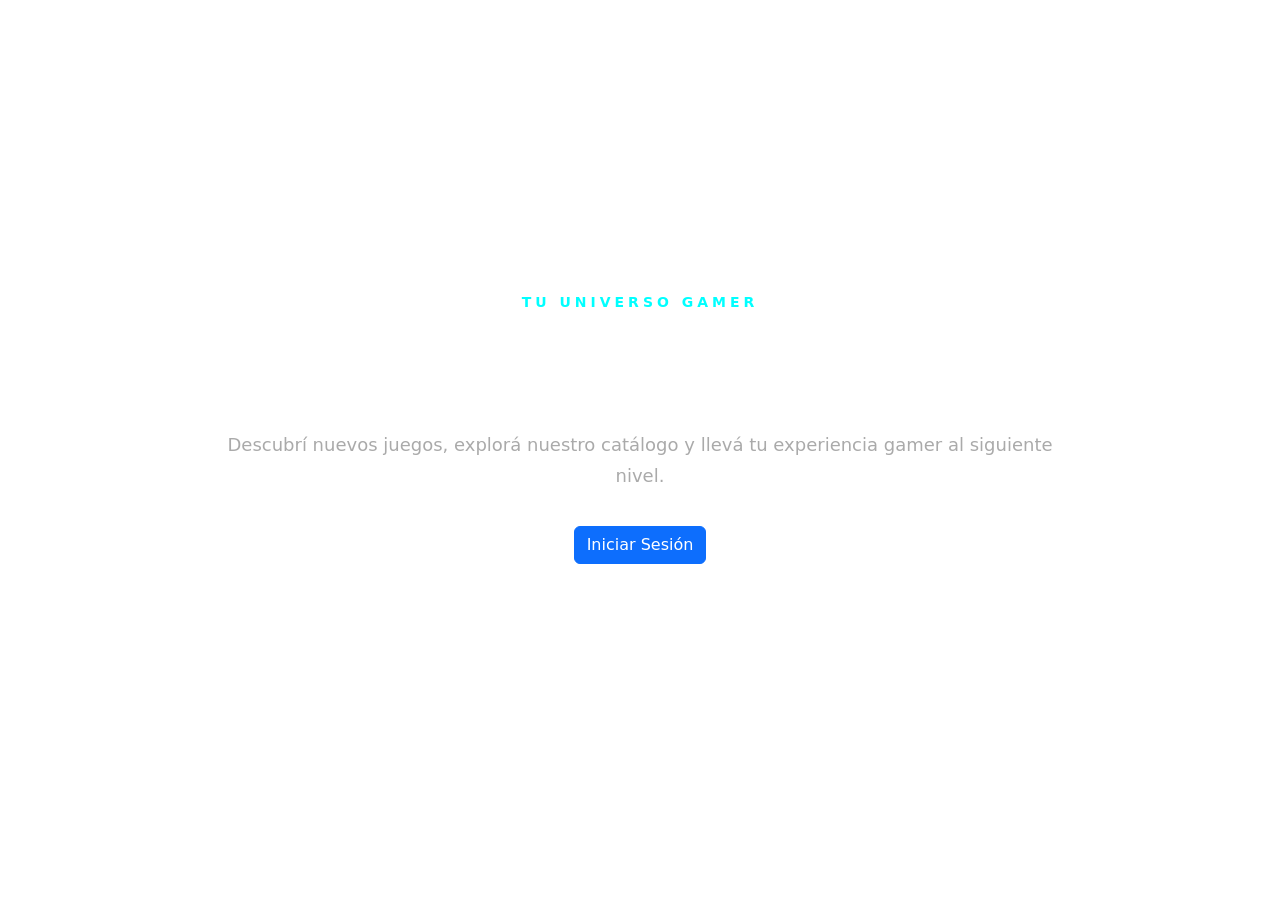
==== PlayZone/FrontEnd/index.html @ 238c3413 "pagina principal creada" ====
<!DOCTYPE html>
<html lang="en">
<head>
    <meta charset="UTF-8">
    <meta name="viewport" content="width=device-width, initial-scale=1.0">
    <title>PlayZone</title>
    <link
        href="https://cdn.jsdelivr.net/npm/bootstrap@5.3.8/dist/css/bootstrap.min.css"
        rel="stylesheet"
    >
    <link rel="stylesheet" href="index.css">
</head>
<body>
    <main>
        <section class="hero">
            <div class="hero-content">
                <span class="hero-tag">TU UNIVERSO GAMER</span>

                    <h1 class="hero-h1" id="titulo">
                        PLAYZONE
                    </h1>

                    <p class="hero-p">
                        Descubrí nuevos juegos, explorá nuestro catálogo
                        y llevá tu experiencia gamer al siguiente nivel.
                    </p>

                    <div>
                        <button type="button" class="btn btn-primary" onclick="window.location.href='/login/login.html'">Iniciar Sesión</button>
                    </div>

            </div>
        </section>
    </main>
</body>
</html>
---- PlayZone/FrontEnd/index.css ----
body {
    background: url("../assets/fondo.jpg") no-repeat center center / cover fixed;
    min-height: 100vh;
    margin: 0;
}

.aquaText{
    color: aqua;
}

.hero {
    min-height: calc(100vh - 46px);
    display: flex;
    justify-content: center;
    align-items: center;
    text-align: center;
    padding: 30px;
}

.hero-content {
    max-width: 850px;
}

.hero-tag {
    color: aqua;
    font-size: 14px;
    font-weight: bold;
    letter-spacing: 4px;
}

.hero-h1 {
    font-size: clamp(35px, 5vw, 65px);
    color: white;
    margin: 20px 0;
    font-weight: 800;
}

.hero-p {
    color: #aaa;
    font-size: 18px;
    line-height: 1.7;
    margin-bottom: 35px;
}
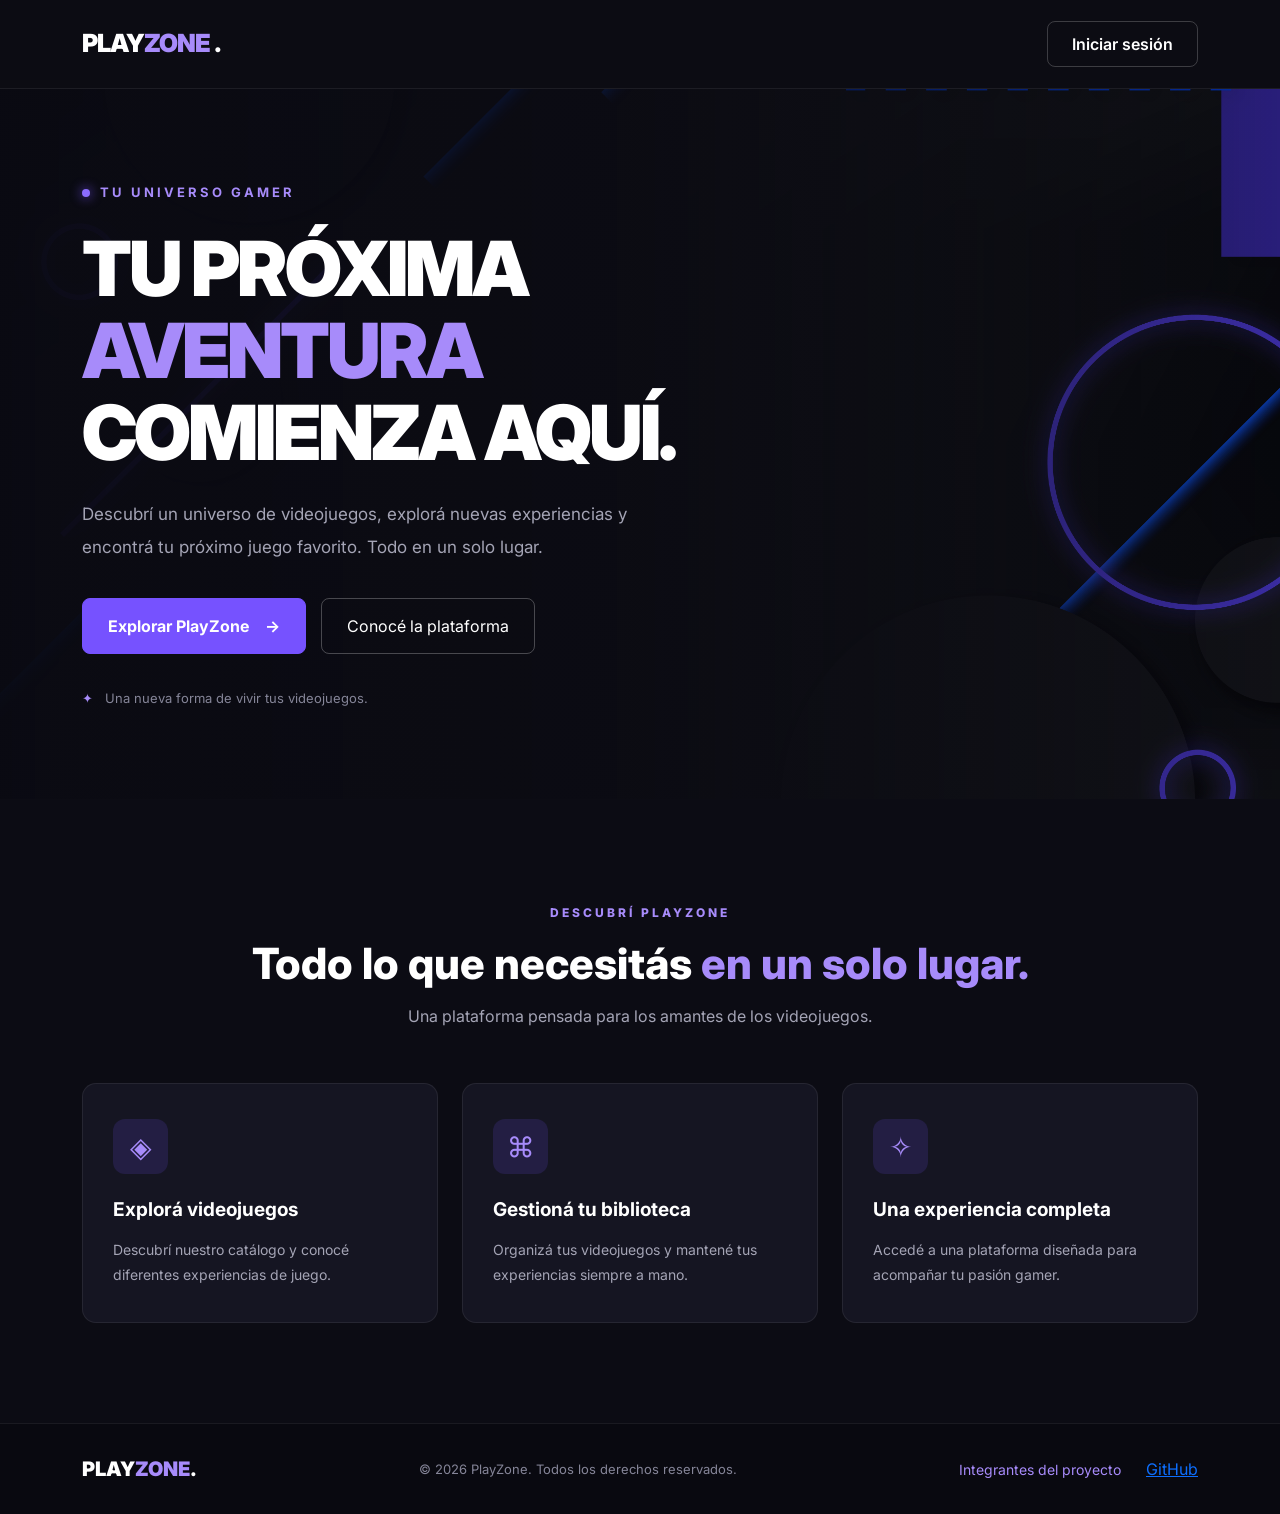
==== commit 88981ceb: "correcciones back y front terminado" ====
--- a/PlayZone/FrontEnd/index.html
+++ b/PlayZone/FrontEnd/index.html
@@ -1,36 +1,313 @@
+
 <!DOCTYPE html>
-<html lang="en">
+<html lang="es">
+
 <head>
     <meta charset="UTF-8">
     <meta name="viewport" content="width=device-width, initial-scale=1.0">
-    <title>PlayZone</title>
+
+    <title>PlayZone | Tu universo gamer</title>
+
+    <!-- Bootstrap -->
     <link
         href="https://cdn.jsdelivr.net/npm/bootstrap@5.3.8/dist/css/bootstrap.min.css"
         rel="stylesheet"
     >
+
+    <!-- Tipografía -->
+    <link rel="preconnect" href="https://fonts.googleapis.com">
+    <link rel="preconnect" href="https://fonts.gstatic.com" crossorigin>
+    <link
+        href="https://fonts.googleapis.com/css2?family=Inter:wght@400;500;600;700;800;900&display=swap"
+        rel="stylesheet"
+    >
+
+    <!-- CSS propio -->
     <link rel="stylesheet" href="index.css">
 </head>
+
 <body>
+
+    <!-- NAVBAR -->
+    <header>
+        <nav class="navbar navbar-expand-lg navbar-dark">
+            <div class="container">
+
+                <a class="navbar-brand logo" href="index.html">
+                    PLAY<span>ZONE</span>
+                    <span class="logo-dot">.</span>
+                </a>
+
+                <div class="ms-auto">
+                    <a href="login/login.html" class="btn btn-login">
+                        Iniciar sesión
+                    </a>
+                </div>
+
+            </div>
+        </nav>
+    </header>
+
+
     <main>
+
+        <!-- HERO -->
         <section class="hero">
-            <div class="hero-content">
-                <span class="hero-tag">TU UNIVERSO GAMER</span>
-
-                    <h1 class="hero-h1" id="titulo">
-                        PLAYZONE
+
+            <div class="container hero-container">
+
+                <div class="hero-content">
+
+                    <span class="hero-tag">
+                        <span class="status-dot"></span>
+                        TU UNIVERSO GAMER
+                    </span>
+
+                    <h1>
+                        TU PRÓXIMA
+                        <span>AVENTURA</span>
+                        COMIENZA AQUÍ.
                     </h1>
 
-                    <p class="hero-p">
-                        Descubrí nuevos juegos, explorá nuestro catálogo
-                        y llevá tu experiencia gamer al siguiente nivel.
+                    <p class="hero-description">
+                        Descubrí un universo de videojuegos,
+                        explorá nuevas experiencias y encontrá
+                        tu próximo juego favorito.
+                        Todo en un solo lugar.
                     </p>
 
-                    <div>
-                        <button type="button" class="btn btn-primary" onclick="window.location.href='/login/login.html'">Iniciar Sesión</button>
-                    </div>
+                    <div class="hero-buttons">
+
+                        <a href="login/login.html" class="btn btn-primary-custom">
+                            Explorar PlayZone
+                            <span>→</span>
+                        </a>
+
+                        <a href="#experiencia" class="btn btn-secondary-custom">
+                            Conocé la plataforma
+                        </a>
+
+                    </div>
+
+                    <div class="hero-info">
+                        <span>✦</span>
+                        Una nueva forma de vivir tus videojuegos.
+                    </div>
+
+                </div>
 
             </div>
+
+            <div class="hero-overlay"></div>
+
         </section>
+
+
+        <!-- CARACTERÍSTICAS -->
+        <section class="features" id="experiencia">
+
+            <div class="container">
+
+                <div class="section-heading">
+
+                    <span class="section-tag">DESCUBRÍ PLAYZONE</span>
+
+                    <h2>
+                        Todo lo que necesitás
+                        <span>en un solo lugar.</span>
+                    </h2>
+
+                    <p>
+                        Una plataforma pensada para los amantes
+                        de los videojuegos.
+                    </p>
+
+                </div>
+
+
+                <div class="row g-4">
+
+                    <div class="col-md-4">
+
+                        <article class="feature-card">
+
+                            <div class="feature-icon">
+                                ◈
+                            </div>
+
+                            <h3>Explorá videojuegos</h3>
+
+                            <p>
+                                Descubrí nuestro catálogo y conocé
+                                diferentes experiencias de juego.
+                            </p>
+
+                        </article>
+
+                    </div>
+
+
+                    <div class="col-md-4">
+
+                        <article class="feature-card">
+
+                            <div class="feature-icon">
+                                ⌘
+                            </div>
+
+                            <h3>Gestioná tu biblioteca</h3>
+
+                            <p>
+                                Organizá tus videojuegos y mantené
+                                tus experiencias siempre a mano.
+                            </p>
+
+                        </article>
+
+                    </div>
+
+
+                    <div class="col-md-4">
+
+                        <article class="feature-card">
+
+                            <div class="feature-icon">
+                                ✧
+                            </div>
+
+                            <h3>Una experiencia completa</h3>
+
+                            <p>
+                                Accedé a una plataforma diseñada
+                                para acompañar tu pasión gamer.
+                            </p>
+
+                        </article>
+
+                    </div>
+
+                </div>
+
+            </div>
+
+        </section>
+
     </main>
+
+
+    <!-- FOOTER -->
+    <footer class="footer">
+
+        
+<div class="container footer-content">
+
+    <a class="footer-logo" href="index.html">
+        PLAY<span>ZONE</span>.
+    </a>
+
+    <p>
+        © 2026 PlayZone. Todos los derechos reservados.
+    </p>
+
+    <div class="footer-links">
+
+        <button
+            type="button"
+            class="btn-integrantes"
+            onclick="document.getElementById('modalIntegrantes').showModal()">
+            Integrantes del proyecto
+        </button>
+
+        <a href="https://github.com/431713-RodrigoEliasMartinezJalil/PlayzoneApi"
+           target="_blank"
+           rel="noopener noreferrer">
+            GitHub
+        </a>
+
+    </div>
+
+</div>
+
+
+<!-- MODAL INTEGRANTES -->
+<dialog id="modalIntegrantes" class="modal-integrantes">
+
+    <div class="modal-header-custom">
+
+        <div>
+            <span class="section-tag">PLAYZONE</span>
+            <h2>Integrantes del proyecto</h2>
+        </div>
+
+        <button
+            type="button"
+            class="modal-close"
+            onclick="document.getElementById('modalIntegrantes').close()">
+            &times;
+        </button>
+
+    </div>
+
+    <p class="modal-description">
+        Alumnos que participaron en el desarrollo de PlayZone.
+    </p>
+
+    <div class="table-responsive">
+
+        <table class="table table-dark table-hover integrantes-table">
+
+            <thead>
+                <tr>
+                    <th>Apellido y nombre</th>
+                    <th>Legajo</th>
+                </tr>
+            </thead>
+
+            <tbody>
+
+                <tr>
+                    <td>Fullana Enzo</td>
+                    <td>430253</td>
+                </tr>
+
+                <tr>
+                    <td>Martinez Jalil Rodrigo Elias</td>
+                    <td>431713</td>
+                </tr>
+
+                <tr>
+                    <td>Gaiardo Giorgio</td>
+                    <td>421654</td>
+                </tr>
+
+                <tr>
+                    <td>Angel Peñaloza</td>
+                    <td>430332</td>
+                </tr>
+
+            </tbody>
+
+        </table>
+
+    </div>
+
+    <div class="modal-footer-custom">
+
+        <span>© 2026 PlayZone</span>
+
+        <button
+            type="button"
+            class="btn-modal-close"
+            onclick="document.getElementById('modalIntegrantes').close()">
+            Cerrar
+        </button>
+
+    </div>
+
+</dialog>
+
+
+    </footer>
+
 </body>
-</html>+</html>
--- a/PlayZone/FrontEnd/index.css
+++ b/PlayZone/FrontEnd/index.css
@@ -1,43 +1,491 @@
+
+/* =====================================
+   CONFIGURACIÓN GENERAL
+===================================== */
+
+:root {
+    --background: #0c0c14;
+    --surface: #151522;
+    --primary: #7652ff;
+    --secondary: #a78bfa;
+    --text: #ffffff;
+    --text-muted: #a4a4b5;
+}
+
+* {
+    margin: 0;
+    padding: 0;
+    box-sizing: border-box;
+}
+
+html {
+    scroll-behavior: smooth;
+}
+
 body {
-    background: url("../assets/fondo.jpg") no-repeat center center / cover fixed;
-    min-height: 100vh;
+    background-color: var(--background);
+    color: var(--text);
+    font-family: 'Inter', sans-serif;
+}
+
+
+/* =====================================
+   NAVBAR
+===================================== */
+
+.navbar {
+    background: rgba(12, 12, 20, 0.95);
+    padding: 20px 0;
+    border-bottom: 1px solid rgba(255,255,255,0.07);
+}
+
+.logo {
+    font-size: 25px;
+    font-weight: 900;
+    letter-spacing: -1px;
+}
+
+.logo span,
+.footer-logo span {
+    color: var(--secondary);
+}
+
+.logo-dot {
+    color: #ffffff !important;
+}
+
+.btn-login {
+    color: white;
+    border: 1px solid rgba(255,255,255,0.2);
+    padding: 10px 24px;
+    border-radius: 8px;
+    font-weight: 600;
+    transition: 0.3s;
+}
+
+.btn-login:hover {
+    background: var(--primary);
+    border-color: var(--primary);
+    color: white;
+}
+
+
+/* =====================================
+   HERO
+===================================== */
+
+.hero {
+    min-height: 650px;
+    display: flex;
+    align-items: center;
+    position: relative;
+    overflow: hidden;
+
+    background:
+        linear-gradient(
+            90deg,
+            rgba(10, 10, 18, 0.98) 0%,
+            rgba(10, 10, 18, 0.88) 48%,
+            rgba(10, 10, 18, 0.40) 100%
+        ),
+        url("assets/fondo.jpg") center / cover no-repeat;
+}
+
+.hero-container {
+    position: relative;
+    z-index: 2;
+}
+
+.hero-content {
+    max-width: 700px;
+    padding: 90px 0;
+}
+
+.hero-tag {
+    display: inline-flex;
+    align-items: center;
+    gap: 10px;
+    color: var(--secondary);
+    font-size: 13px;
+    font-weight: 700;
+    letter-spacing: 3px;
+    margin-bottom: 25px;
+}
+
+.status-dot {
+    width: 8px;
+    height: 8px;
+    background: #8b6cff;
+    border-radius: 50%;
+    box-shadow: 0 0 12px #7652ff;
+}
+
+.hero h1 {
+    font-size: clamp(42px, 6vw, 76px);
+    line-height: 1.08;
+    font-weight: 900;
+    letter-spacing: -3px;
+    margin-bottom: 25px;
+}
+
+.hero h1 span {
+    display: block;
+    color: var(--secondary);
+}
+
+.hero-description {
+    color: var(--text-muted);
+    font-size: 17px;
+    line-height: 1.9;
+    max-width: 560px;
+    margin-bottom: 35px;
+}
+
+
+/* =====================================
+   BOTONES HERO
+===================================== */
+
+.hero-buttons {
+    display: flex;
+    flex-wrap: wrap;
+    gap: 15px;
+}
+
+.btn-primary-custom {
+    background: var(--primary);
+    color: white;
+    padding: 15px 25px;
+    border-radius: 8px;
+    font-weight: 700;
+    border: 1px solid var(--primary);
+    transition: 0.3s;
+}
+
+.btn-primary-custom span {
+    margin-left: 12px;
+}
+
+.btn-primary-custom:hover {
+    background: #6240e5;
+    border-color: #6240e5;
+    color: white;
+    transform: translateY(-3px);
+}
+
+.btn-secondary-custom {
+    color: white;
+    padding: 15px 25px;
+    border: 1px solid rgba(255,255,255,0.25);
+    border-radius: 8px;
+    transition: 0.3s;
+}
+
+.btn-secondary-custom:hover {
+    background: rgba(255,255,255,0.1);
+    color: white;
+}
+
+.hero-info {
+    margin-top: 35px;
+    color: #858598;
+    font-size: 13px;
+}
+
+.hero-info span {
+    color: var(--secondary);
+    margin-right: 8px;
+}
+
+
+/* =====================================
+   FEATURES
+===================================== */
+
+.features {
+    padding: 100px 0;
+    background: var(--background);
+}
+
+.section-heading {
+    text-align: center;
+    margin-bottom: 55px;
+}
+
+.section-tag {
+    color: var(--secondary);
+    font-size: 12px;
+    font-weight: 800;
+    letter-spacing: 3px;
+}
+
+.section-heading h2 {
+    font-size: clamp(30px, 4vw, 43px);
+    font-weight: 800;
+    margin-top: 15px;
+}
+
+.section-heading h2 span {
+    color: var(--secondary);
+}
+
+.section-heading p {
+    color: var(--text-muted);
+    margin-top: 15px;
+}
+
+.feature-card {
+    height: 100%;
+    padding: 35px 30px;
+    background: var(--surface);
+    border: 1px solid rgba(255,255,255,0.07);
+    border-radius: 14px;
+    transition: 0.3s;
+}
+
+.feature-card:hover {
+    transform: translateY(-7px);
+    border-color: rgba(118,82,255,0.6);
+    box-shadow: 0 12px 35px rgba(70,40,180,0.12);
+}
+
+.feature-icon {
+    width: 55px;
+    height: 55px;
+    display: flex;
+    align-items: center;
+    justify-content: center;
+    background: rgba(118,82,255,0.15);
+    color: var(--secondary);
+    font-size: 28px;
+    border-radius: 12px;
+    margin-bottom: 25px;
+}
+
+.feature-card h3 {
+    font-size: 19px;
+    font-weight: 700;
+    margin-bottom: 15px;
+}
+
+.feature-card p {
+    color: var(--text-muted);
+    font-size: 14px;
+    line-height: 1.8;
+    margin-bottom: 0;
+}
+
+
+/* =====================================
+   FOOTER
+===================================== */
+
+.footer {
+    padding: 30px 0;
+    background: #090910;
+    border-top: 1px solid rgba(255,255,255,0.07);
+}
+
+.footer-content {
+    display: flex;
+    justify-content: space-between;
+    align-items: center;
+    flex-wrap: wrap;
+    gap: 15px;
+}
+
+.footer-logo {
+    color: white;
+    font-weight: 900;
+    font-size: 20px;
+    text-decoration: none;
+}
+
+.footer-content p {
+    color: #858598;
+    font-size: 13px;
     margin: 0;
 }
 
-.aquaText{
-    color: aqua;
-}
-
-.hero {
-    min-height: calc(100vh - 46px);
-    display: flex;
-    justify-content: center;
-    align-items: center;
-    text-align: center;
+.footer-content > a:last-child {
+    color: var(--secondary);
+    text-decoration: none;
+    font-size: 14px;
+}
+
+
+/* =====================================
+   RESPONSIVE
+===================================== */
+
+@media (max-width: 768px) {
+
+    .hero {
+        min-height: 600px;
+        background-position: 60% center;
+    }
+
+    .hero-content {
+        padding: 70px 10px;
+    }
+
+    .hero h1 {
+        letter-spacing: -2px;
+    }
+
+    .hero-description {
+        font-size: 15px;
+    }
+
+    .hero-buttons {
+        flex-direction: column;
+    }
+
+    .hero-buttons .btn {
+        text-align: center;
+    }
+
+    .features {
+        padding: 70px 0;
+    }
+
+    .footer-content {
+        flex-direction: column;
+        text-align: center;
+    }
+
+}
+
+
+/* =====================================
+   FOOTER - INTEGRANTES
+===================================== */
+
+.footer-links {
+    display: flex;
+    align-items: center;
+    gap: 25px;
+}
+
+.btn-integrantes {
+    background: transparent;
+    border: none;
+    color: var(--secondary);
+    font-family: inherit;
+    font-size: 14px;
+    cursor: pointer;
+    transition: 0.3s;
+}
+
+.btn-integrantes:hover {
+    color: white;
+}
+
+
+/* =====================================
+   MODAL INTEGRANTES
+===================================== */
+
+.modal-integrantes {
+    width: min(550px, calc(100% - 30px));
+    margin: auto;
     padding: 30px;
-}
-
-.hero-content {
-    max-width: 850px;
-}
-
-.hero-tag {
-    color: aqua;
+    background: #151522;
+    color: white;
+    border: 1px solid rgba(167, 139, 250, 0.3);
+    border-radius: 16px;
+    box-shadow: 0 20px 70px rgba(0, 0, 0, 0.6);
+}
+
+.modal-integrantes::backdrop {
+    background: rgba(0, 0, 0, 0.8);
+    backdrop-filter: blur(5px);
+}
+
+.modal-header-custom {
+    display: flex;
+    justify-content: space-between;
+    align-items: center;
+    gap: 15px;
+}
+
+.modal-header-custom h2 {
+    font-size: 23px;
+    font-weight: 800;
+    margin-top: 8px;
+}
+
+.modal-description {
+    color: var(--text-muted);
     font-size: 14px;
-    font-weight: bold;
-    letter-spacing: 4px;
-}
-
-.hero-h1 {
-    font-size: clamp(35px, 5vw, 65px);
-    color: white;
-    margin: 20px 0;
-    font-weight: 800;
-}
-
-.hero-p {
-    color: #aaa;
-    font-size: 18px;
-    line-height: 1.7;
-    margin-bottom: 35px;
-}+    margin: 15px 0 25px;
+}
+
+.modal-close {
+    background: transparent;
+    border: none;
+    color: white;
+    font-size: 30px;
+    cursor: pointer;
+}
+
+.integrantes-table {
+    margin-bottom: 0;
+    vertical-align: middle;
+}
+
+.integrantes-table th {
+    color: var(--secondary);
+    font-size: 13px;
+    border-bottom-color: rgba(255,255,255,0.15);
+}
+
+.integrantes-table td {
+    padding: 15px 10px;
+    font-size: 14px;
+    border-bottom-color: rgba(255,255,255,0.07);
+}
+
+.modal-footer-custom {
+    display: flex;
+    justify-content: space-between;
+    align-items: center;
+    margin-top: 25px;
+    color: var(--text-muted);
+    font-size: 12px;
+}
+
+.btn-modal-close {
+    background: var(--primary);
+    border: none;
+    border-radius: 7px;
+    color: white;
+    padding: 9px 20px;
+    font-weight: 600;
+    cursor: pointer;
+}
+
+.btn-modal-close:hover {
+    background: #6240e5;
+}
+
+
+/* RESPONSIVE */
+
+@media (max-width: 768px) {
+
+    .footer-links {
+        flex-direction: column;
+        gap: 12px;
+    }
+
+    .modal-integrantes {
+        padding: 20px;
+    }
+
+    .modal-header-custom h2 {
+        font-size: 19px;
+    }
+
+}
+
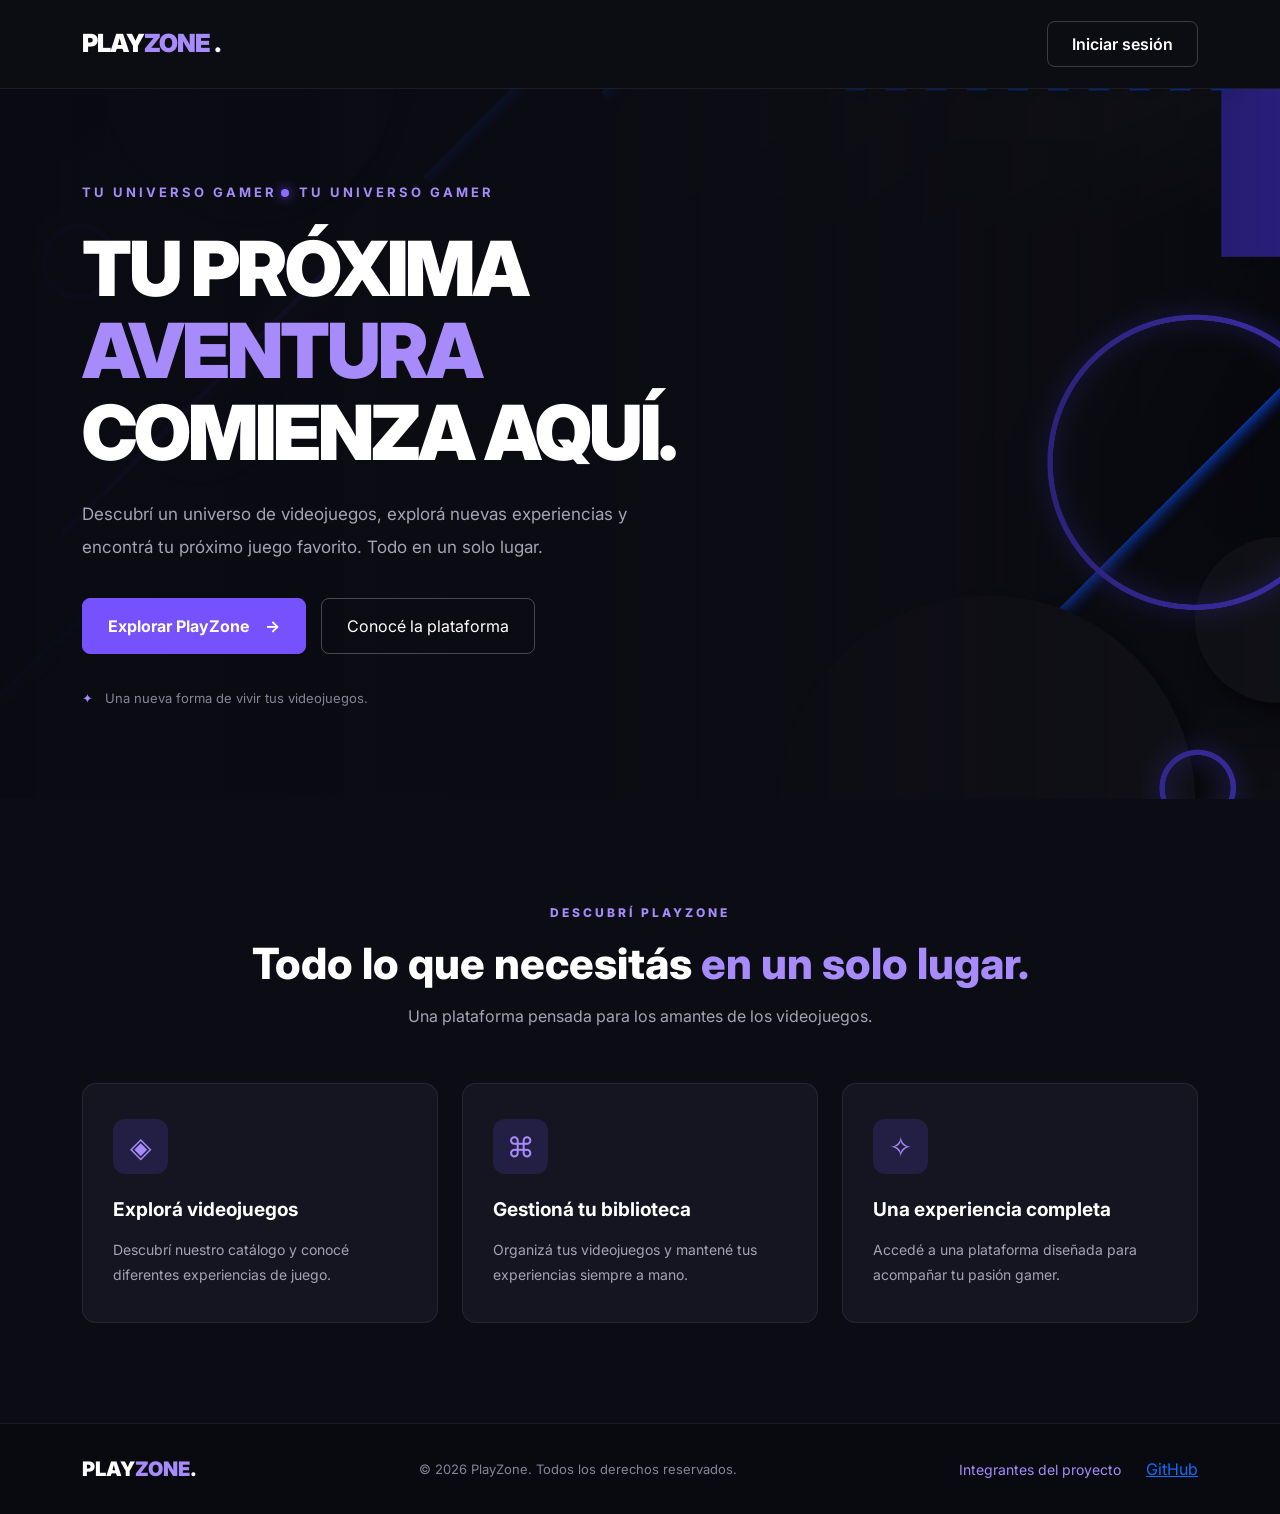
==== commit 37002c48: "merge enzo" ====
--- a/PlayZone/FrontEnd/index.html
+++ b/PlayZone/FrontEnd/index.html
@@ -57,6 +57,7 @@
             <div class="container hero-container">
 
                 <div class="hero-content">
+                <span class="hero-tag">TU UNIVERSO GAMER</span>
 
                     <span class="hero-tag">
                         <span class="status-dot"></span>
--- a/PlayZone/FrontEnd/index.css
+++ b/PlayZone/FrontEnd/index.css
@@ -77,6 +77,7 @@
 .hero {
     min-height: 650px;
     display: flex;
+    justify-content: center;
     align-items: center;
     position: relative;
     overflow: hidden;
@@ -487,5 +488,10 @@
         font-size: 19px;
     }
 
-}
-
+.hero-p {
+    color: #aaa;
+    font-size: 18px;
+    line-height: 1.7;
+    margin-bottom: 35px;
+}
+
